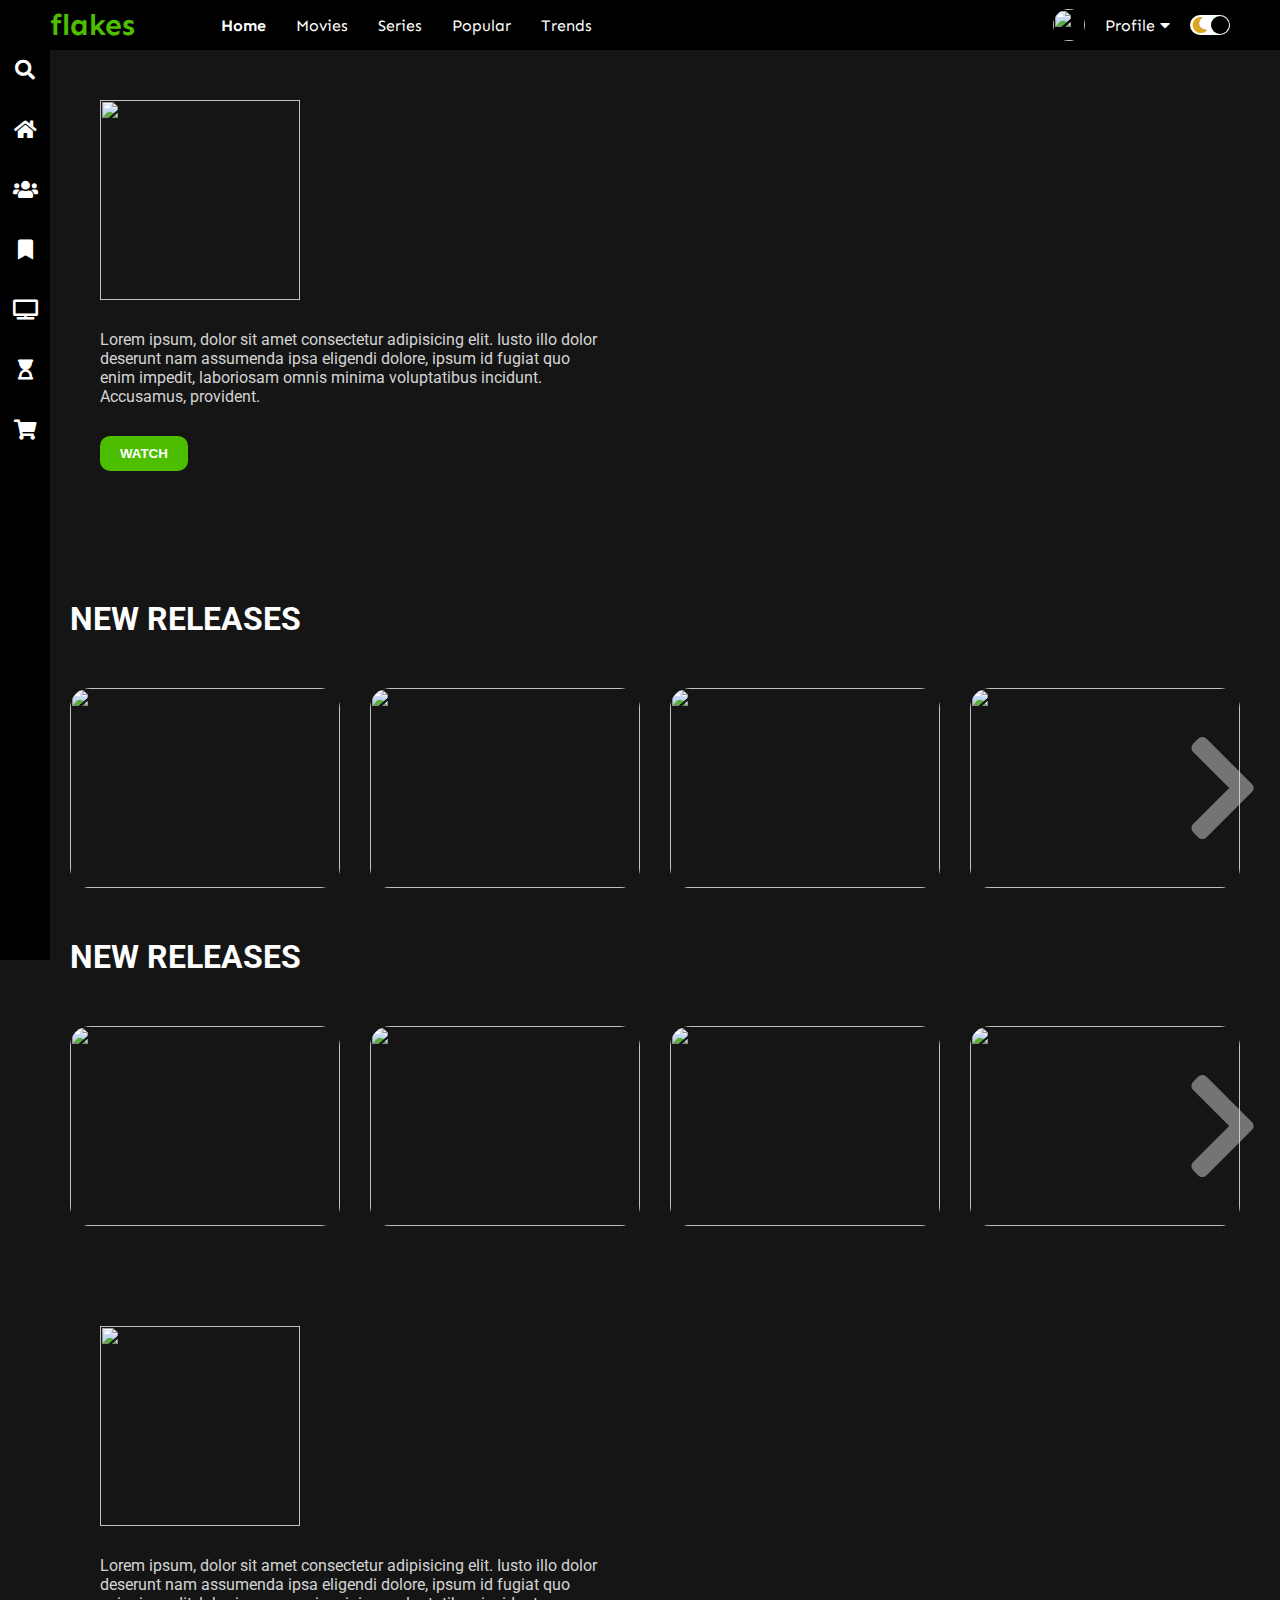
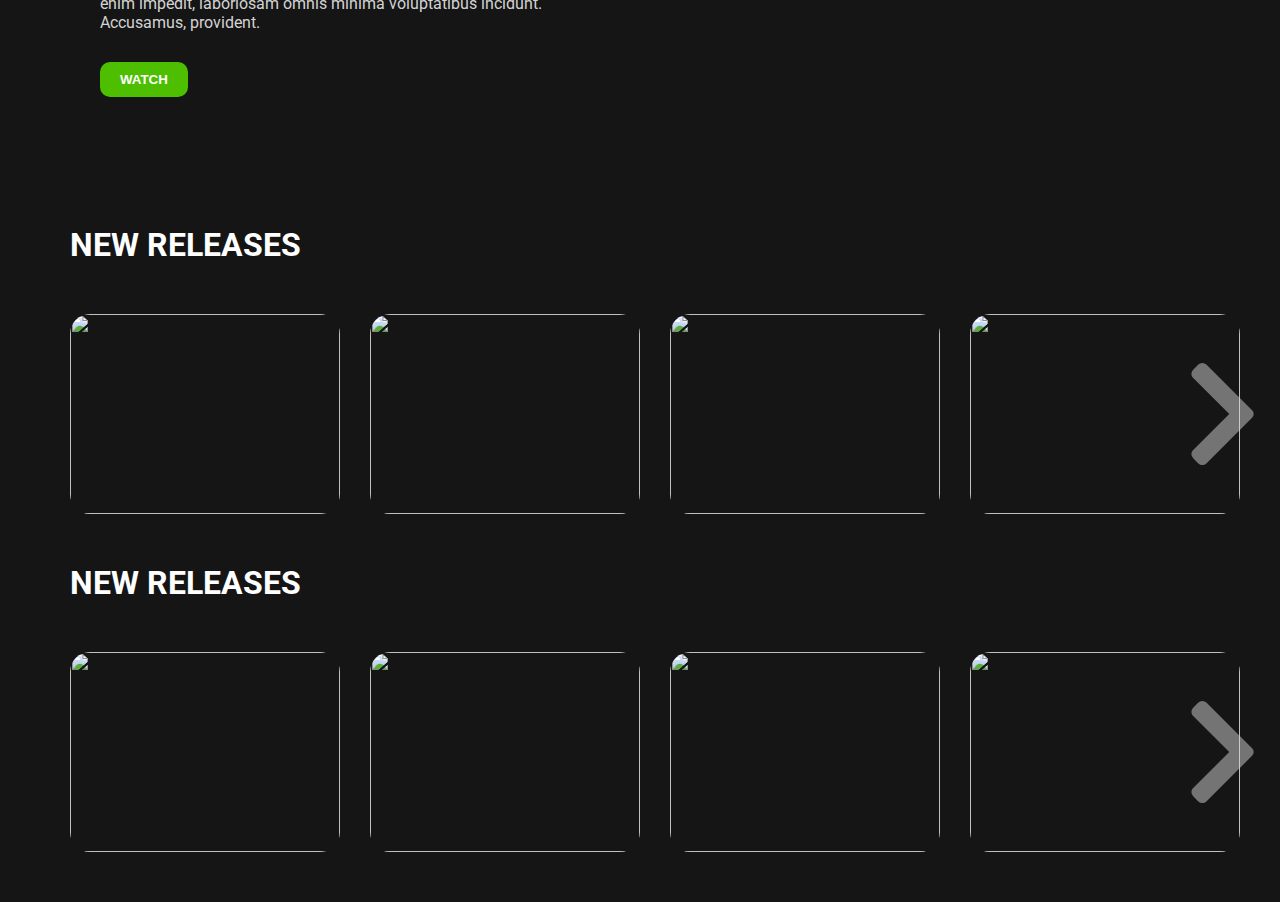
==== HTML/main.html @ f4f17d6c "added main and movie details" ====
<html lang="en">
  <head>
    <meta charset="UTF-8" />
    <meta http-equiv="X-UA-Compatible" content="IE=edge" />
    <meta name="viewport" content="width=device-width, initial-scale=1.0" />
    <link rel="stylesheet" href="/CSS/style.css" />
    <link
      href="https://fonts.googleapis.com/css2?family=Roboto:wght@100;300;400;500;700;900&family=Sen:wght@400;700;800&display=swap"
      rel="stylesheet"
    />
    <link
      rel="stylesheet"
      href="https://cdnjs.cloudflare.com/ajax/libs/font-awesome/5.15.2/css/all.min.css"
    />
    <title>Movie Design</title>
  </head>

  <body>
    <div class="navbar">
      <div class="navbar-container">
        <div class="logo-container">
          <h1 class="logo">flakes</h1>
        </div>
        <div class="menu-container">
          <ul class="menu-list">
            <li class="menu-list-item active">Home</li>
            <li class="menu-list-item">Movies</li>
            <li class="menu-list-item">Series</li>
            <li class="menu-list-item">Popular</li>
            <li class="menu-list-item">Trends</li>
          </ul>
        </div>
        <div class="profile-container">
          <img class="profile-picture" src="/img/profile.jpg" alt="" />
          <div class="profile-text-container">
            <span class="profile-text">Profile</span>
            <i class="fas fa-caret-down"></i>
          </div>
          <div class="toggle">
            <i class="fas fa-moon toggle-icon"></i>
            <i class="fas fa-sun toggle-icon"></i>
            <div class="toggle-ball"></div>
          </div>
        </div>
      </div>
    </div>
    <div class="sidebar">
      <i class="left-menu-icon fas fa-search"></i>
      <i class="left-menu-icon fas fa-home"></i>
      <i class="left-menu-icon fas fa-users"></i>
      <i class="left-menu-icon fas fa-bookmark"></i>
      <i class="left-menu-icon fas fa-tv"></i>
      <i class="left-menu-icon fas fa-hourglass-start"></i>
      <i class="left-menu-icon fas fa-shopping-cart"></i>
    </div>
    <div class="container">
      <div class="content-container">
        <div
          class="featured-content"
          style="
            background: linear-gradient(to bottom, rgba(0, 0, 0, 0), #151515),
              url('/img/f-1.jpg');
          "
        >
          <img class="featured-title" src="/img/f-t-1.png" alt="" />
          <p class="featured-desc">
            Lorem ipsum, dolor sit amet consectetur adipisicing elit. Iusto illo
            dolor deserunt nam assumenda ipsa eligendi dolore, ipsum id fugiat
            quo enim impedit, laboriosam omnis minima voluptatibus incidunt.
            Accusamus, provident.
          </p>
          <button class="featured-button">WATCH</button>
        </div>
        <div class="movie-list-container">
          <h1 class="movie-list-title">NEW RELEASES</h1>
          <div class="movie-list-wrapper">
            <div class="movie-list">
              <div class="movie-list-item">
                <img class="movie-list-item-img" src="/img/1.jpeg" alt="" />
                <span class="movie-list-item-title">Her</span>
                <p class="movie-list-item-desc">
                  Lorem ipsum dolor sit amet consectetur adipisicing elit. At
                  hic fugit similique accusantium.
                </p>
                <button class="movie-list-item-button">Watch</button>
              </div>
              <div class="movie-list-item">
                <img class="movie-list-item-img" src="/img/2.jpeg" alt="" />
                <span class="movie-list-item-title">Star Wars</span>
                <p class="movie-list-item-desc">
                  Lorem ipsum dolor sit amet consectetur adipisicing elit. At
                  hic fugit similique accusantium.
                </p>
                <button class="movie-list-item-button">Watch</button>
              </div>
              <div class="movie-list-item">
                <img class="movie-list-item-img" src="/img/3.jpg" alt="" />
                <span class="movie-list-item-title">Storm</span>
                <p class="movie-list-item-desc">
                  Lorem ipsum dolor sit amet consectetur adipisicing elit. At
                  hic fugit similique accusantium.
                </p>
                <button class="movie-list-item-button">Watch</button>
              </div>
              <div class="movie-list-item">
                <img class="movie-list-item-img" src="/img/4.jpg" alt="" />
                <span class="movie-list-item-title">1917</span>
                <p class="movie-list-item-desc">
                  Lorem ipsum dolor sit amet consectetur adipisicing elit. At
                  hic fugit similique accusantium.
                </p>
                <button class="movie-list-item-button">Watch</button>
              </div>
              <div class="movie-list-item">
                <img class="movie-list-item-img" src="/img/5.jpg" alt="" />
                <span class="movie-list-item-title">Avengers</span>
                <p class="movie-list-item-desc">
                  Lorem ipsum dolor sit amet consectetur adipisicing elit. At
                  hic fugit similique accusantium.
                </p>
                <button class="movie-list-item-button">Watch</button>
              </div>
              <div class="movie-list-item">
                <img class="movie-list-item-img" src="/img/6.jpg" alt="" />
                <span class="movie-list-item-title">Her</span>
                <p class="movie-list-item-desc">
                  Lorem ipsum dolor sit amet consectetur adipisicing elit. At
                  hic fugit similique accusantium.
                </p>
                <button class="movie-list-item-button">Watch</button>
              </div>
              <div class="movie-list-item">
                <img class="movie-list-item-img" src="/img/7.jpg" alt="" />
                <span class="movie-list-item-title">Her</span>
                <p class="movie-list-item-desc">
                  Lorem ipsum dolor sit amet consectetur adipisicing elit. At
                  hic fugit similique accusantium.
                </p>
                <button class="movie-list-item-button">Watch</button>
              </div>
            </div>
            <i class="fas fa-chevron-right arrow"></i>
          </div>
        </div>
        <div class="movie-list-container">
          <h1 class="movie-list-title">NEW RELEASES</h1>
          <div class="movie-list-wrapper">
            <div class="movie-list">
              <div class="movie-list-item">
                <img class="movie-list-item-img" src="/img/8.jpg" alt="" />
                <span class="movie-list-item-title">Her</span>
                <p class="movie-list-item-desc">
                  Lorem ipsum dolor sit amet consectetur adipisicing elit. At
                  hic fugit similique accusantium.
                </p>
                <button class="movie-list-item-button">Watch</button>
              </div>
              <div class="movie-list-item">
                <img class="movie-list-item-img" src="/img/9.jpg" alt="" />
                <span class="movie-list-item-title">Her</span>
                <p class="movie-list-item-desc">
                  Lorem ipsum dolor sit amet consectetur adipisicing elit. At
                  hic fugit similique accusantium.
                </p>
                <button class="movie-list-item-button">Watch</button>
              </div>
              <div class="movie-list-item">
                <img class="movie-list-item-img" src="/img/10.jpg" alt="" />
                <span class="movie-list-item-title">Her</span>
                <p class="movie-list-item-desc">
                  Lorem ipsum dolor sit amet consectetur adipisicing elit. At
                  hic fugit similique accusantium.
                </p>
                <button class="movie-list-item-button">Watch</button>
              </div>
              <div class="movie-list-item">
                <img class="movie-list-item-img" src="/img/11.jpg" alt="" />
                <span class="movie-list-item-title">Her</span>
                <p class="movie-list-item-desc">
                  Lorem ipsum dolor sit amet consectetur adipisicing elit. At
                  hic fugit similique accusantium.
                </p>
                <button class="movie-list-item-button">Watch</button>
              </div>
              <div class="movie-list-item">
                <img class="movie-list-item-img" src="/img/12.jpg" alt="" />
                <span class="movie-list-item-title">Her</span>
                <p class="movie-list-item-desc">
                  Lorem ipsum dolor sit amet consectetur adipisicing elit. At
                  hic fugit similique accusantium.
                </p>
                <button class="movie-list-item-button">Watch</button>
              </div>
              <div class="movie-list-item">
                <img class="movie-list-item-img" src="/img/1.jpg" alt="" />
                <span class="movie-list-item-title">Her</span>
                <p class="movie-list-item-desc">
                  Lorem ipsum dolor sit amet consectetur adipisicing elit. At
                  hic fugit similique accusantium.
                </p>
                <button class="movie-list-item-button">Watch</button>
              </div>
              <div class="movie-list-item">
                <img class="movie-list-item-img" src="/img/1.jpg" alt="" />
                <span class="movie-list-item-title">Her</span>
                <p class="movie-list-item-desc">
                  Lorem ipsum dolor sit amet consectetur adipisicing elit. At
                  hic fugit similique accusantium.
                </p>
                <button class="movie-list-item-button">Watch</button>
              </div>
            </div>
            <i class="fas fa-chevron-right arrow"></i>
          </div>
        </div>
        <div
          class="featured-content"
          style="
            background: linear-gradient(to bottom, rgba(0, 0, 0, 0), #151515),
              url('/img/f-2.jpg');
          "
        >
          <img class="featured-title" src="/img/f-t-2.png" alt="" />
          <p class="featured-desc">
            Lorem ipsum, dolor sit amet consectetur adipisicing elit. Iusto illo
            dolor deserunt nam assumenda ipsa eligendi dolore, ipsum id fugiat
            quo enim impedit, laboriosam omnis minima voluptatibus incidunt.
            Accusamus, provident.
          </p>
          <button class="featured-button">WATCH</button>
        </div>
        <div class="movie-list-container">
          <h1 class="movie-list-title">NEW RELEASES</h1>
          <div class="movie-list-wrapper">
            <div class="movie-list">
              <div class="movie-list-item">
                <img class="movie-list-item-img" src="/img/1.jpeg" alt="" />
                <span class="movie-list-item-title">Her</span>
                <p class="movie-list-item-desc">
                  Lorem ipsum dolor sit amet consectetur adipisicing elit. At
                  hic fugit similique accusantium.
                </p>
                <button class="movie-list-item-button">Watch</button>
              </div>
              <div class="movie-list-item">
                <img class="movie-list-item-img" src="/img/2.jpeg" alt="" />
                <span class="movie-list-item-title">Her</span>
                <p class="movie-list-item-desc">
                  Lorem ipsum dolor sit amet consectetur adipisicing elit. At
                  hic fugit similique accusantium.
                </p>
                <button class="movie-list-item-button">Watch</button>
              </div>
              <div class="movie-list-item">
                <img class="movie-list-item-img" src="/img/15.jpg" alt="" />
                <span class="movie-list-item-title">Her</span>
                <p class="movie-list-item-desc">
                  Lorem ipsum dolor sit amet consectetur adipisicing elit. At
                  hic fugit similique accusantium.
                </p>
                <button class="movie-list-item-button">Watch</button>
              </div>
              <div class="movie-list-item">
                <img class="movie-list-item-img" src="/img/3.jpg" alt="" />
                <span class="movie-list-item-title">Her</span>
                <p class="movie-list-item-desc">
                  Lorem ipsum dolor sit amet consectetur adipisicing elit. At
                  hic fugit similique accusantium.
                </p>
                <button class="movie-list-item-button">Watch</button>
              </div>
              <div class="movie-list-item">
                <img class="movie-list-item-img" src="/img/4.jpg" alt="" />
                <span class="movie-list-item-title">Her</span>
                <p class="movie-list-item-desc">
                  Lorem ipsum dolor sit amet consectetur adipisicing elit. At
                  hic fugit similique accusantium.
                </p>
                <button class="movie-list-item-button">Watch</button>
              </div>
              <div class="movie-list-item">
                <img class="movie-list-item-img" src="/img/5.jpg" alt="" />
                <span class="movie-list-item-title">Her</span>
                <p class="movie-list-item-desc">
                  Lorem ipsum dolor sit amet consectetur adipisicing elit. At
                  hic fugit similique accusantium.
                </p>
                <button class="movie-list-item-button">Watch</button>
              </div>
              <div class="movie-list-item">
                <img class="movie-list-item-img" src="/img/1.jpg" alt="" />
                <span class="movie-list-item-title">Her</span>
                <p class="movie-list-item-desc">
                  Lorem ipsum dolor sit amet consectetur adipisicing elit. At
                  hic fugit similique accusantium.
                </p>
                <button class="movie-list-item-button">Watch</button>
              </div>
            </div>
            <i class="fas fa-chevron-right arrow"></i>
          </div>
        </div>
        <div class="movie-list-container">
          <h1 class="movie-list-title">NEW RELEASES</h1>
          <div class="movie-list-wrapper">
            <div class="movie-list">
              <div class="movie-list-item">
                <img class="movie-list-item-img" src="/img/17.jpg" alt="" />
                <span class="movie-list-item-title">Her</span>
                <p class="movie-list-item-desc">
                  Lorem ipsum dolor sit amet consectetur adipisicing elit. At
                  hic fugit similique accusantium.
                </p>
                <button class="movie-list-item-button">Watch</button>
              </div>
              <div class="movie-list-item">
                <img class="movie-list-item-img" src="/img/18.jpg" alt="" />
                <span class="movie-list-item-title">Her</span>
                <p class="movie-list-item-desc">
                  Lorem ipsum dolor sit amet consectetur adipisicing elit. At
                  hic fugit similique accusantium.
                </p>
                <button class="movie-list-item-button">Watch</button>
              </div>
              <div class="movie-list-item">
                <img class="movie-list-item-img" src="/img/19.jpg" alt="" />
                <span class="movie-list-item-title">Her</span>
                <p class="movie-list-item-desc">
                  Lorem ipsum dolor sit amet consectetur adipisicing elit. At
                  hic fugit similique accusantium.
                </p>
                <button class="movie-list-item-button">Watch</button>
              </div>
              <div class="movie-list-item">
                <img class="movie-list-item-img" src="/img/7.jpg" alt="" />
                <span class="movie-list-item-title">Her</span>
                <p class="movie-list-item-desc">
                  Lorem ipsum dolor sit amet consectetur adipisicing elit. At
                  hic fugit similique accusantium.
                </p>
                <button class="movie-list-item-button">Watch</button>
              </div>
              <div class="movie-list-item">
                <img class="movie-list-item-img" src="/img/1.jpg" alt="" />
                <span class="movie-list-item-title">Her</span>
                <p class="movie-list-item-desc">
                  Lorem ipsum dolor sit amet consectetur adipisicing elit. At
                  hic fugit similique accusantium.
                </p>
                <button class="movie-list-item-button">Watch</button>
              </div>
              <div class="movie-list-item">
                <img class="movie-list-item-img" src="/img/1.jpg" alt="" />
                <span class="movie-list-item-title">Her</span>
                <p class="movie-list-item-desc">
                  Lorem ipsum dolor sit amet consectetur adipisicing elit. At
                  hic fugit similique accusantium.
                </p>
                <button class="movie-list-item-button">Watch</button>
              </div>
              <div class="movie-list-item">
                <img class="movie-list-item-img" src="/img/1.jpg" alt="" />
                <span class="movie-list-item-title">Her</span>
                <p class="movie-list-item-desc">
                  Lorem ipsum dolor sit amet consectetur adipisicing elit. At
                  hic fugit similique accusantium.
                </p>
                <button class="movie-list-item-button">Watch</button>
              </div>
            </div>
            <i class="fas fa-chevron-right arrow"></i>
          </div>
        </div>
      </div>
    </div>
    <script src="/JS/app.js"></script>
  </body>
</html>
---- CSS/style.css ----
* {
  margin: 0;
}

body {
  font-family: "Roboto", sans-serif;
}

.navbar {
  width: 100%;
  height: 50px;
  background-color: black;
  position: sticky;
  top: 0;
}

.navbar-container {
  display: flex;
  align-items: center;
  padding: 0 50px;
  height: 100%;
  color: white;
  font-family: "Sen", sans-serif;
}

.logo-container {
  flex: 1;
}

.logo {
  font-size: 30px;
  color: #4dbf00;
}

.menu-container {
  flex: 6;
}

.menu-list {
  display: flex;
  list-style: none;
}

.menu-list-item {
  margin-right: 30px;
}

.menu-list-item.active {
  font-weight: bold;
}
.profile-container {
  flex: 2;
  display: flex;
  align-items: center;
  justify-content: flex-end;
}

.profile-text-container {
  margin: 0 20px;
}

.profile-picture {
  width: 32px;
  height: 32px;
  border-radius: 50%;
  object-fit: cover;
}

.toggle {
  width: 40px;
  height: 20px;
  background-color: white;
  border-radius: 30px;
  display: flex;
  align-items: center;
  justify-content: space-around;
  position: relative;
}

.toggle-icon {
  color: goldenrod;
}

.toggle-ball {
  width: 18px;
  height: 18px;
  background-color: black;
  position: absolute;
  right: 1px;
  border-radius: 50%;
  cursor: pointer;
  transition: 1s ease all;
}

.sidebar {
  width: 50px;
  height: 100%;
  background-color: black;
  position: fixed;
  top: 0;
  display: flex;
  flex-direction: column;
  align-items: center;
  padding-top: 60px;
}

.left-menu-icon {
  color: white;
  font-size: 20px;
  margin-bottom: 40px;
}

.container {
  background-color: #151515;
  min-height: calc(100vh - 50px);
  color: white;
}

.content-container {
  margin-left: 50px;
}

.featured-content {
  height: 50vh;
  padding: 50px;
}

.featured-title {
  width: 200px;
}

.featured-desc {
  width: 500px;
  color: lightgray;
  margin: 30px 0;
}

.featured-button {
  background-color: #4dbf00;
  color: white;
  padding: 10px 20px;
  border-radius: 10px;
  border: none;
  outline: none;
  font-weight: bold;
}

.movie-list-container {
  padding: 0 20px;
}

.movie-list-wrapper {
  position: relative;
  overflow: hidden;
}

.movie-list {
  display: flex;
  align-items: center;
  height: 300px;
  transform: translateX(0);
  transition: all 1s ease-in-out;
}

.movie-list-item {
  margin-right: 30px;
  position: relative;
}

.movie-list-item:hover .movie-list-item-img {
  transform: scale(1.2);
  margin: 0 30px;
  opacity: 0.5;
}

.movie-list-item:hover .movie-list-item-title,
.movie-list-item:hover .movie-list-item-desc,
.movie-list-item:hover .movie-list-item-button {
  opacity: 1;
}

.movie-list-item-img {
  transition: all 1s ease-in-out;
  width: 270px;
  height: 200px;
  object-fit: cover;
  border-radius: 20px;
}

.movie-list-item-title {
  background-color: #333;
  padding: 0 10px;
  font-size: 32px;
  font-weight: bold;
  position: absolute;
  top: 10%;
  left: 50px;
  opacity: 0;
  transition: 1s all ease-in-out;
}

.movie-list-item-desc {
  background-color: #333;
  padding: 10px;
  font-size: 14px;
  position: absolute;
  top: 30%;
  left: 50px;
  width: 230px;
  opacity: 0;
  transition: 1s all ease-in-out;
}

.movie-list-item-button {
  padding: 10px;
  background-color: #4dbf00;
  color: white;
  border-radius: 10px;
  outline: none;
  border: none;
  cursor: pointer;
  position: absolute;
  bottom: 20px;
  left: 50px;
  opacity: 0;
  transition: 1s all ease-in-out;
}

.arrow {
  font-size: 120px;
  position: absolute;
  top: 90px;
  right: 0;
  color: lightgray;
  opacity: 0.5;
  cursor: pointer;
}

.container.active {
  background-color: white;
}

.movie-list-title.active {
  color: black;
}

.navbar-container.active {
  background-color: white;

  color: black;
}

.sidebar.active{
    background-color: white;
}

.left-menu-icon.active{
    color: black;
}

.toggle.active{
    background-color: black;
}

.toggle-ball.active{
    background-color: white;
    transform: translateX(-20px);
}

@media only screen and (max-width: 940px){
    .menu-container{
        display: none;
    }
}
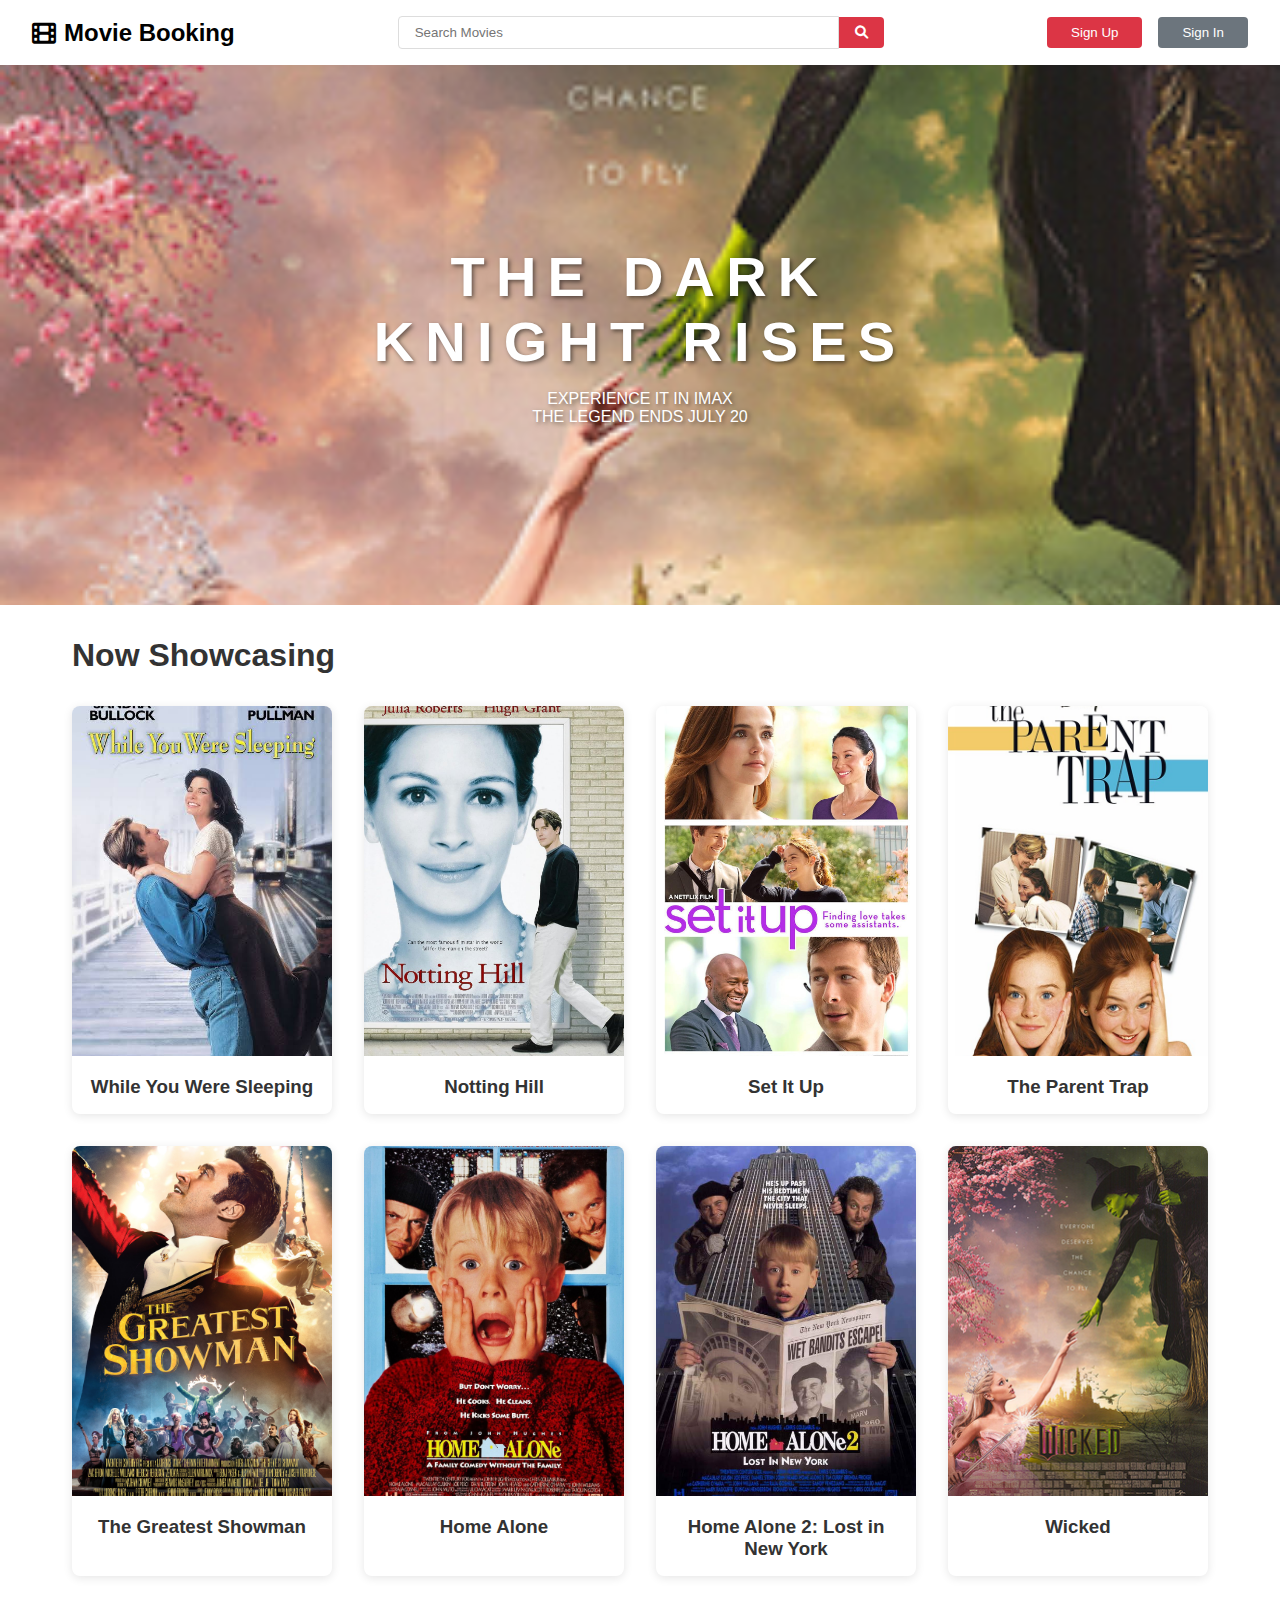
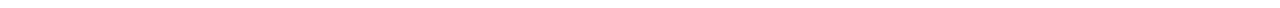
==== commit 35af04e7: "added all the movie descriptions" ====
--- a/HTML/main.html
+++ b/HTML/main.html
@@ -1,378 +1,100 @@
+<!DOCTYPE html>
 <html lang="en">
   <head>
     <meta charset="UTF-8" />
-    <meta http-equiv="X-UA-Compatible" content="IE=edge" />
     <meta name="viewport" content="width=device-width, initial-scale=1.0" />
-    <link rel="stylesheet" href="/CSS/style.css" />
-    <link
-      href="https://fonts.googleapis.com/css2?family=Roboto:wght@100;300;400;500;700;900&family=Sen:wght@400;700;800&display=swap"
-      rel="stylesheet"
-    />
+    <title>BoxOffice - Movie Tickets</title>
+    <link rel="stylesheet" href="/CSS/main.css" />
     <link
       rel="stylesheet"
-      href="https://cdnjs.cloudflare.com/ajax/libs/font-awesome/5.15.2/css/all.min.css"
+      href="https://cdnjs.cloudflare.com/ajax/libs/font-awesome/6.0.0/css/all.min.css"
     />
-    <title>Movie Design</title>
   </head>
+  <body>
+    <!-- Navigation Bar -->
+    <nav class="navbar">
+      <div class="logo">
+        <i class="fas fa-film"></i>
+        <span>Movie Booking</span>
+      </div>
+      <div class="search-bar">
+        <input type="text" placeholder="Search Movies" />
+        <button type="submit"><i class="fas fa-search"></i></button>
+      </div>
+      <div class="nav-buttons">
+        <button class="sign-up">Sign Up</button>
+        <button class="sign-in">Sign In</button>
+      </div>
+    </nav>
 
-  <body>
-    <div class="navbar">
-      <div class="navbar-container">
-        <div class="logo-container">
-          <h1 class="logo">flakes</h1>
+    <!-- Hero Section -->
+    <div class="hero-section">
+      <img src="/img/8.jpg" alt="Featured Movie" />
+      <div class="hero-title">
+        <h1>THE DARK KNIGHT RISES</h1>
+        <p>EXPERIENCE IT IN IMAX</p>
+        <p class="release-date">THE LEGEND ENDS JULY 20</p>
+      </div>
+    </div>
+
+    <!-- Now Showcasing Section -->
+    <div class="container">
+      <h2 class="section-title">Now Showcasing</h2>
+      <div class="movies-grid">
+        <div class="movie-card">
+          <img src="/img/1.jpeg" alt="While You Were Sleeping" />
+          <a
+            href="moviedetails.html?id=while-you-were-sleeping"
+            class="movie-title"
+            ><h3>While You Were Sleeping</h3></a
+          >
         </div>
-        <div class="menu-container">
-          <ul class="menu-list">
-            <li class="menu-list-item active">Home</li>
-            <li class="menu-list-item">Movies</li>
-            <li class="menu-list-item">Series</li>
-            <li class="menu-list-item">Popular</li>
-            <li class="menu-list-item">Trends</li>
-          </ul>
+        <div class="movie-card">
+          <img src="/img/2.jpg" alt="Notting Hill" />
+          <a href="moviedetails.html?id=notting-hill" class="movie-title"
+            ><h3>Notting Hill</h3></a
+          >
         </div>
-        <div class="profile-container">
-          <img class="profile-picture" src="/img/profile.jpg" alt="" />
-          <div class="profile-text-container">
-            <span class="profile-text">Profile</span>
-            <i class="fas fa-caret-down"></i>
-          </div>
-          <div class="toggle">
-            <i class="fas fa-moon toggle-icon"></i>
-            <i class="fas fa-sun toggle-icon"></i>
-            <div class="toggle-ball"></div>
-          </div>
+        <div class="movie-card">
+          <img src="/img/3.jpg" alt="Set It Up" />
+          <a href="moviedetails.html?id=set-it-up" class="movie-title"
+            ><h3>Set It Up</h3></a
+          >
+        </div>
+        <div class="movie-card">
+          <img src="/img/4.jpg" alt="The Parent Trap" />
+          <a href="moviedetails.html?id=the-parent-trap" class="movie-title"
+            ><h3>The Parent Trap</h3></a
+          >
+        </div>
+        <div class="movie-card">
+          <img src="/img/5.jpg" alt="The Greatest Showman" />
+          <a
+            href="moviedetails.html?id=the-greatest-showman"
+            class="movie-title"
+            ><h3>The Greatest Showman</h3></a
+          >
+        </div>
+        <div class="movie-card">
+          <img src="/img/6.jpg" alt="Home Alone" />
+          <a href="moviedetails.html?id=home-alone" class="movie-title"
+            ><h3>Home Alone</h3></a
+          >
+        </div>
+        <div class="movie-card">
+          <img src="/img/7.jpg" alt="Home Alone 2: Lost in New York" />
+          <a href="moviedetails.html?id=home-alone-2" class="movie-title"
+            ><h3>Home Alone 2: Lost in New York</h3></a
+          >
+        </div>
+        <div class="movie-card">
+          <img src="/img/8.jpg" alt="Wicked" />
+          <a href="moviedetails.html?id=wicked" class="movie-title"
+            ><h3>Wicked</h3></a
+          >
         </div>
       </div>
     </div>
-    <div class="sidebar">
-      <i class="left-menu-icon fas fa-search"></i>
-      <i class="left-menu-icon fas fa-home"></i>
-      <i class="left-menu-icon fas fa-users"></i>
-      <i class="left-menu-icon fas fa-bookmark"></i>
-      <i class="left-menu-icon fas fa-tv"></i>
-      <i class="left-menu-icon fas fa-hourglass-start"></i>
-      <i class="left-menu-icon fas fa-shopping-cart"></i>
-    </div>
-    <div class="container">
-      <div class="content-container">
-        <div
-          class="featured-content"
-          style="
-            background: linear-gradient(to bottom, rgba(0, 0, 0, 0), #151515),
-              url('/img/f-1.jpg');
-          "
-        >
-          <img class="featured-title" src="/img/f-t-1.png" alt="" />
-          <p class="featured-desc">
-            Lorem ipsum, dolor sit amet consectetur adipisicing elit. Iusto illo
-            dolor deserunt nam assumenda ipsa eligendi dolore, ipsum id fugiat
-            quo enim impedit, laboriosam omnis minima voluptatibus incidunt.
-            Accusamus, provident.
-          </p>
-          <button class="featured-button">WATCH</button>
-        </div>
-        <div class="movie-list-container">
-          <h1 class="movie-list-title">NEW RELEASES</h1>
-          <div class="movie-list-wrapper">
-            <div class="movie-list">
-              <div class="movie-list-item">
-                <img class="movie-list-item-img" src="/img/1.jpeg" alt="" />
-                <span class="movie-list-item-title">Her</span>
-                <p class="movie-list-item-desc">
-                  Lorem ipsum dolor sit amet consectetur adipisicing elit. At
-                  hic fugit similique accusantium.
-                </p>
-                <button class="movie-list-item-button">Watch</button>
-              </div>
-              <div class="movie-list-item">
-                <img class="movie-list-item-img" src="/img/2.jpeg" alt="" />
-                <span class="movie-list-item-title">Star Wars</span>
-                <p class="movie-list-item-desc">
-                  Lorem ipsum dolor sit amet consectetur adipisicing elit. At
-                  hic fugit similique accusantium.
-                </p>
-                <button class="movie-list-item-button">Watch</button>
-              </div>
-              <div class="movie-list-item">
-                <img class="movie-list-item-img" src="/img/3.jpg" alt="" />
-                <span class="movie-list-item-title">Storm</span>
-                <p class="movie-list-item-desc">
-                  Lorem ipsum dolor sit amet consectetur adipisicing elit. At
-                  hic fugit similique accusantium.
-                </p>
-                <button class="movie-list-item-button">Watch</button>
-              </div>
-              <div class="movie-list-item">
-                <img class="movie-list-item-img" src="/img/4.jpg" alt="" />
-                <span class="movie-list-item-title">1917</span>
-                <p class="movie-list-item-desc">
-                  Lorem ipsum dolor sit amet consectetur adipisicing elit. At
-                  hic fugit similique accusantium.
-                </p>
-                <button class="movie-list-item-button">Watch</button>
-              </div>
-              <div class="movie-list-item">
-                <img class="movie-list-item-img" src="/img/5.jpg" alt="" />
-                <span class="movie-list-item-title">Avengers</span>
-                <p class="movie-list-item-desc">
-                  Lorem ipsum dolor sit amet consectetur adipisicing elit. At
-                  hic fugit similique accusantium.
-                </p>
-                <button class="movie-list-item-button">Watch</button>
-              </div>
-              <div class="movie-list-item">
-                <img class="movie-list-item-img" src="/img/6.jpg" alt="" />
-                <span class="movie-list-item-title">Her</span>
-                <p class="movie-list-item-desc">
-                  Lorem ipsum dolor sit amet consectetur adipisicing elit. At
-                  hic fugit similique accusantium.
-                </p>
-                <button class="movie-list-item-button">Watch</button>
-              </div>
-              <div class="movie-list-item">
-                <img class="movie-list-item-img" src="/img/7.jpg" alt="" />
-                <span class="movie-list-item-title">Her</span>
-                <p class="movie-list-item-desc">
-                  Lorem ipsum dolor sit amet consectetur adipisicing elit. At
-                  hic fugit similique accusantium.
-                </p>
-                <button class="movie-list-item-button">Watch</button>
-              </div>
-            </div>
-            <i class="fas fa-chevron-right arrow"></i>
-          </div>
-        </div>
-        <div class="movie-list-container">
-          <h1 class="movie-list-title">NEW RELEASES</h1>
-          <div class="movie-list-wrapper">
-            <div class="movie-list">
-              <div class="movie-list-item">
-                <img class="movie-list-item-img" src="/img/8.jpg" alt="" />
-                <span class="movie-list-item-title">Her</span>
-                <p class="movie-list-item-desc">
-                  Lorem ipsum dolor sit amet consectetur adipisicing elit. At
-                  hic fugit similique accusantium.
-                </p>
-                <button class="movie-list-item-button">Watch</button>
-              </div>
-              <div class="movie-list-item">
-                <img class="movie-list-item-img" src="/img/9.jpg" alt="" />
-                <span class="movie-list-item-title">Her</span>
-                <p class="movie-list-item-desc">
-                  Lorem ipsum dolor sit amet consectetur adipisicing elit. At
-                  hic fugit similique accusantium.
-                </p>
-                <button class="movie-list-item-button">Watch</button>
-              </div>
-              <div class="movie-list-item">
-                <img class="movie-list-item-img" src="/img/10.jpg" alt="" />
-                <span class="movie-list-item-title">Her</span>
-                <p class="movie-list-item-desc">
-                  Lorem ipsum dolor sit amet consectetur adipisicing elit. At
-                  hic fugit similique accusantium.
-                </p>
-                <button class="movie-list-item-button">Watch</button>
-              </div>
-              <div class="movie-list-item">
-                <img class="movie-list-item-img" src="/img/11.jpg" alt="" />
-                <span class="movie-list-item-title">Her</span>
-                <p class="movie-list-item-desc">
-                  Lorem ipsum dolor sit amet consectetur adipisicing elit. At
-                  hic fugit similique accusantium.
-                </p>
-                <button class="movie-list-item-button">Watch</button>
-              </div>
-              <div class="movie-list-item">
-                <img class="movie-list-item-img" src="/img/12.jpg" alt="" />
-                <span class="movie-list-item-title">Her</span>
-                <p class="movie-list-item-desc">
-                  Lorem ipsum dolor sit amet consectetur adipisicing elit. At
-                  hic fugit similique accusantium.
-                </p>
-                <button class="movie-list-item-button">Watch</button>
-              </div>
-              <div class="movie-list-item">
-                <img class="movie-list-item-img" src="/img/1.jpg" alt="" />
-                <span class="movie-list-item-title">Her</span>
-                <p class="movie-list-item-desc">
-                  Lorem ipsum dolor sit amet consectetur adipisicing elit. At
-                  hic fugit similique accusantium.
-                </p>
-                <button class="movie-list-item-button">Watch</button>
-              </div>
-              <div class="movie-list-item">
-                <img class="movie-list-item-img" src="/img/1.jpg" alt="" />
-                <span class="movie-list-item-title">Her</span>
-                <p class="movie-list-item-desc">
-                  Lorem ipsum dolor sit amet consectetur adipisicing elit. At
-                  hic fugit similique accusantium.
-                </p>
-                <button class="movie-list-item-button">Watch</button>
-              </div>
-            </div>
-            <i class="fas fa-chevron-right arrow"></i>
-          </div>
-        </div>
-        <div
-          class="featured-content"
-          style="
-            background: linear-gradient(to bottom, rgba(0, 0, 0, 0), #151515),
-              url('/img/f-2.jpg');
-          "
-        >
-          <img class="featured-title" src="/img/f-t-2.png" alt="" />
-          <p class="featured-desc">
-            Lorem ipsum, dolor sit amet consectetur adipisicing elit. Iusto illo
-            dolor deserunt nam assumenda ipsa eligendi dolore, ipsum id fugiat
-            quo enim impedit, laboriosam omnis minima voluptatibus incidunt.
-            Accusamus, provident.
-          </p>
-          <button class="featured-button">WATCH</button>
-        </div>
-        <div class="movie-list-container">
-          <h1 class="movie-list-title">NEW RELEASES</h1>
-          <div class="movie-list-wrapper">
-            <div class="movie-list">
-              <div class="movie-list-item">
-                <img class="movie-list-item-img" src="/img/1.jpeg" alt="" />
-                <span class="movie-list-item-title">Her</span>
-                <p class="movie-list-item-desc">
-                  Lorem ipsum dolor sit amet consectetur adipisicing elit. At
-                  hic fugit similique accusantium.
-                </p>
-                <button class="movie-list-item-button">Watch</button>
-              </div>
-              <div class="movie-list-item">
-                <img class="movie-list-item-img" src="/img/2.jpeg" alt="" />
-                <span class="movie-list-item-title">Her</span>
-                <p class="movie-list-item-desc">
-                  Lorem ipsum dolor sit amet consectetur adipisicing elit. At
-                  hic fugit similique accusantium.
-                </p>
-                <button class="movie-list-item-button">Watch</button>
-              </div>
-              <div class="movie-list-item">
-                <img class="movie-list-item-img" src="/img/15.jpg" alt="" />
-                <span class="movie-list-item-title">Her</span>
-                <p class="movie-list-item-desc">
-                  Lorem ipsum dolor sit amet consectetur adipisicing elit. At
-                  hic fugit similique accusantium.
-                </p>
-                <button class="movie-list-item-button">Watch</button>
-              </div>
-              <div class="movie-list-item">
-                <img class="movie-list-item-img" src="/img/3.jpg" alt="" />
-                <span class="movie-list-item-title">Her</span>
-                <p class="movie-list-item-desc">
-                  Lorem ipsum dolor sit amet consectetur adipisicing elit. At
-                  hic fugit similique accusantium.
-                </p>
-                <button class="movie-list-item-button">Watch</button>
-              </div>
-              <div class="movie-list-item">
-                <img class="movie-list-item-img" src="/img/4.jpg" alt="" />
-                <span class="movie-list-item-title">Her</span>
-                <p class="movie-list-item-desc">
-                  Lorem ipsum dolor sit amet consectetur adipisicing elit. At
-                  hic fugit similique accusantium.
-                </p>
-                <button class="movie-list-item-button">Watch</button>
-              </div>
-              <div class="movie-list-item">
-                <img class="movie-list-item-img" src="/img/5.jpg" alt="" />
-                <span class="movie-list-item-title">Her</span>
-                <p class="movie-list-item-desc">
-                  Lorem ipsum dolor sit amet consectetur adipisicing elit. At
-                  hic fugit similique accusantium.
-                </p>
-                <button class="movie-list-item-button">Watch</button>
-              </div>
-              <div class="movie-list-item">
-                <img class="movie-list-item-img" src="/img/1.jpg" alt="" />
-                <span class="movie-list-item-title">Her</span>
-                <p class="movie-list-item-desc">
-                  Lorem ipsum dolor sit amet consectetur adipisicing elit. At
-                  hic fugit similique accusantium.
-                </p>
-                <button class="movie-list-item-button">Watch</button>
-              </div>
-            </div>
-            <i class="fas fa-chevron-right arrow"></i>
-          </div>
-        </div>
-        <div class="movie-list-container">
-          <h1 class="movie-list-title">NEW RELEASES</h1>
-          <div class="movie-list-wrapper">
-            <div class="movie-list">
-              <div class="movie-list-item">
-                <img class="movie-list-item-img" src="/img/17.jpg" alt="" />
-                <span class="movie-list-item-title">Her</span>
-                <p class="movie-list-item-desc">
-                  Lorem ipsum dolor sit amet consectetur adipisicing elit. At
-                  hic fugit similique accusantium.
-                </p>
-                <button class="movie-list-item-button">Watch</button>
-              </div>
-              <div class="movie-list-item">
-                <img class="movie-list-item-img" src="/img/18.jpg" alt="" />
-                <span class="movie-list-item-title">Her</span>
-                <p class="movie-list-item-desc">
-                  Lorem ipsum dolor sit amet consectetur adipisicing elit. At
-                  hic fugit similique accusantium.
-                </p>
-                <button class="movie-list-item-button">Watch</button>
-              </div>
-              <div class="movie-list-item">
-                <img class="movie-list-item-img" src="/img/19.jpg" alt="" />
-                <span class="movie-list-item-title">Her</span>
-                <p class="movie-list-item-desc">
-                  Lorem ipsum dolor sit amet consectetur adipisicing elit. At
-                  hic fugit similique accusantium.
-                </p>
-                <button class="movie-list-item-button">Watch</button>
-              </div>
-              <div class="movie-list-item">
-                <img class="movie-list-item-img" src="/img/7.jpg" alt="" />
-                <span class="movie-list-item-title">Her</span>
-                <p class="movie-list-item-desc">
-                  Lorem ipsum dolor sit amet consectetur adipisicing elit. At
-                  hic fugit similique accusantium.
-                </p>
-                <button class="movie-list-item-button">Watch</button>
-              </div>
-              <div class="movie-list-item">
-                <img class="movie-list-item-img" src="/img/1.jpg" alt="" />
-                <span class="movie-list-item-title">Her</span>
-                <p class="movie-list-item-desc">
-                  Lorem ipsum dolor sit amet consectetur adipisicing elit. At
-                  hic fugit similique accusantium.
-                </p>
-                <button class="movie-list-item-button">Watch</button>
-              </div>
-              <div class="movie-list-item">
-                <img class="movie-list-item-img" src="/img/1.jpg" alt="" />
-                <span class="movie-list-item-title">Her</span>
-                <p class="movie-list-item-desc">
-                  Lorem ipsum dolor sit amet consectetur adipisicing elit. At
-                  hic fugit similique accusantium.
-                </p>
-                <button class="movie-list-item-button">Watch</button>
-              </div>
-              <div class="movie-list-item">
-                <img class="movie-list-item-img" src="/img/1.jpg" alt="" />
-                <span class="movie-list-item-title">Her</span>
-                <p class="movie-list-item-desc">
-                  Lorem ipsum dolor sit amet consectetur adipisicing elit. At
-                  hic fugit similique accusantium.
-                </p>
-                <button class="movie-list-item-button">Watch</button>
-              </div>
-            </div>
-            <i class="fas fa-chevron-right arrow"></i>
-          </div>
-        </div>
-      </div>
-    </div>
-    <script src="/JS/app.js"></script>
+    <script src="/JS/main.js"></script>
   </body>
 </html>
--- a/CSS/main.css
+++ b/CSS/main.css
@@ -0,0 +1,151 @@
+* {
+  margin: 0;
+  padding: 0;
+  box-sizing: border-box;
+  font-family: Arial, sans-serif;
+}
+
+/* Navbar Styles */
+.navbar {
+  display: flex;
+  justify-content: space-between;
+  align-items: center;
+  padding: 1rem 2rem;
+  background-color: #ffffff;
+  box-shadow: 0 2px 5px rgba(0, 0, 0, 0.1);
+}
+
+.logo {
+  display: flex;
+  align-items: center;
+  gap: 0.5rem;
+  font-size: 1.5rem;
+  font-weight: bold;
+}
+
+.search-bar {
+  display: flex;
+  align-items: center;
+  width: 40%;
+}
+
+.search-bar input {
+  width: 100%;
+  padding: 0.5rem 1rem;
+  border: 1px solid #ddd;
+  border-radius: 4px 0 0 4px;
+}
+
+.search-bar button {
+  padding: 0.5rem 1rem;
+  background: #dc3545;
+  border: none;
+  color: white;
+  border-radius: 0 4px 4px 0;
+  cursor: pointer;
+}
+
+.nav-buttons {
+  display: flex;
+  gap: 1rem;
+}
+
+.nav-buttons button {
+  padding: 0.5rem 1.5rem;
+  border: none;
+  border-radius: 4px;
+  cursor: pointer;
+}
+
+.sign-up {
+  background-color: #dc3545;
+  color: white;
+}
+
+.sign-in {
+  background-color: #6c757d;
+  color: white;
+}
+
+/* Hero Section */
+.hero-section {
+  position: relative;
+  height: 60vh;
+  overflow: hidden;
+}
+
+.hero-section img {
+  width: 100%;
+  height: 100%;
+  object-fit: cover;
+}
+
+.hero-title {
+  position: absolute;
+  top: 50%;
+  left: 50%;
+  transform: translate(-50%, -50%);
+  text-align: center;
+  color: white;
+  text-shadow: 2px 2px 4px rgba(0, 0, 0, 0.5);
+}
+
+.hero-title h1 {
+  font-size: 3.5rem;
+  letter-spacing: 0.2em;
+  margin-bottom: 1rem;
+}
+
+/* Movies Grid */
+.container {
+  padding: 2rem;
+  max-width: 1200px;
+  margin: 0 auto;
+}
+
+.section-title {
+  font-size: 2rem;
+  margin-bottom: 2rem;
+  color: #333;
+}
+
+.movies-grid {
+  display: grid;
+  grid-template-columns: repeat(auto-fit, minmax(250px, 1fr));
+  gap: 2rem;
+}
+
+.movie-card {
+  background: white;
+  border-radius: 8px;
+  overflow: hidden;
+  box-shadow: 0 2px 10px rgba(0, 0, 0, 0.1);
+  transition: transform 0.3s ease;
+}
+
+.movie-card:hover {
+  transform: translateY(-5px);
+}
+
+.movie-card img {
+  width: 100%;
+  height: 350px;
+  object-fit: cover;
+}
+
+.movie-card h3 {
+  padding: 1rem;
+  text-align: center;
+  color: #333;
+}
+
+.movie-title {
+  text-decoration: none;
+  color: inherit;
+  cursor: pointer;
+}
+
+.movie-title:hover {
+  color: #007bff;
+  transition: color 0.3s ease;
+}
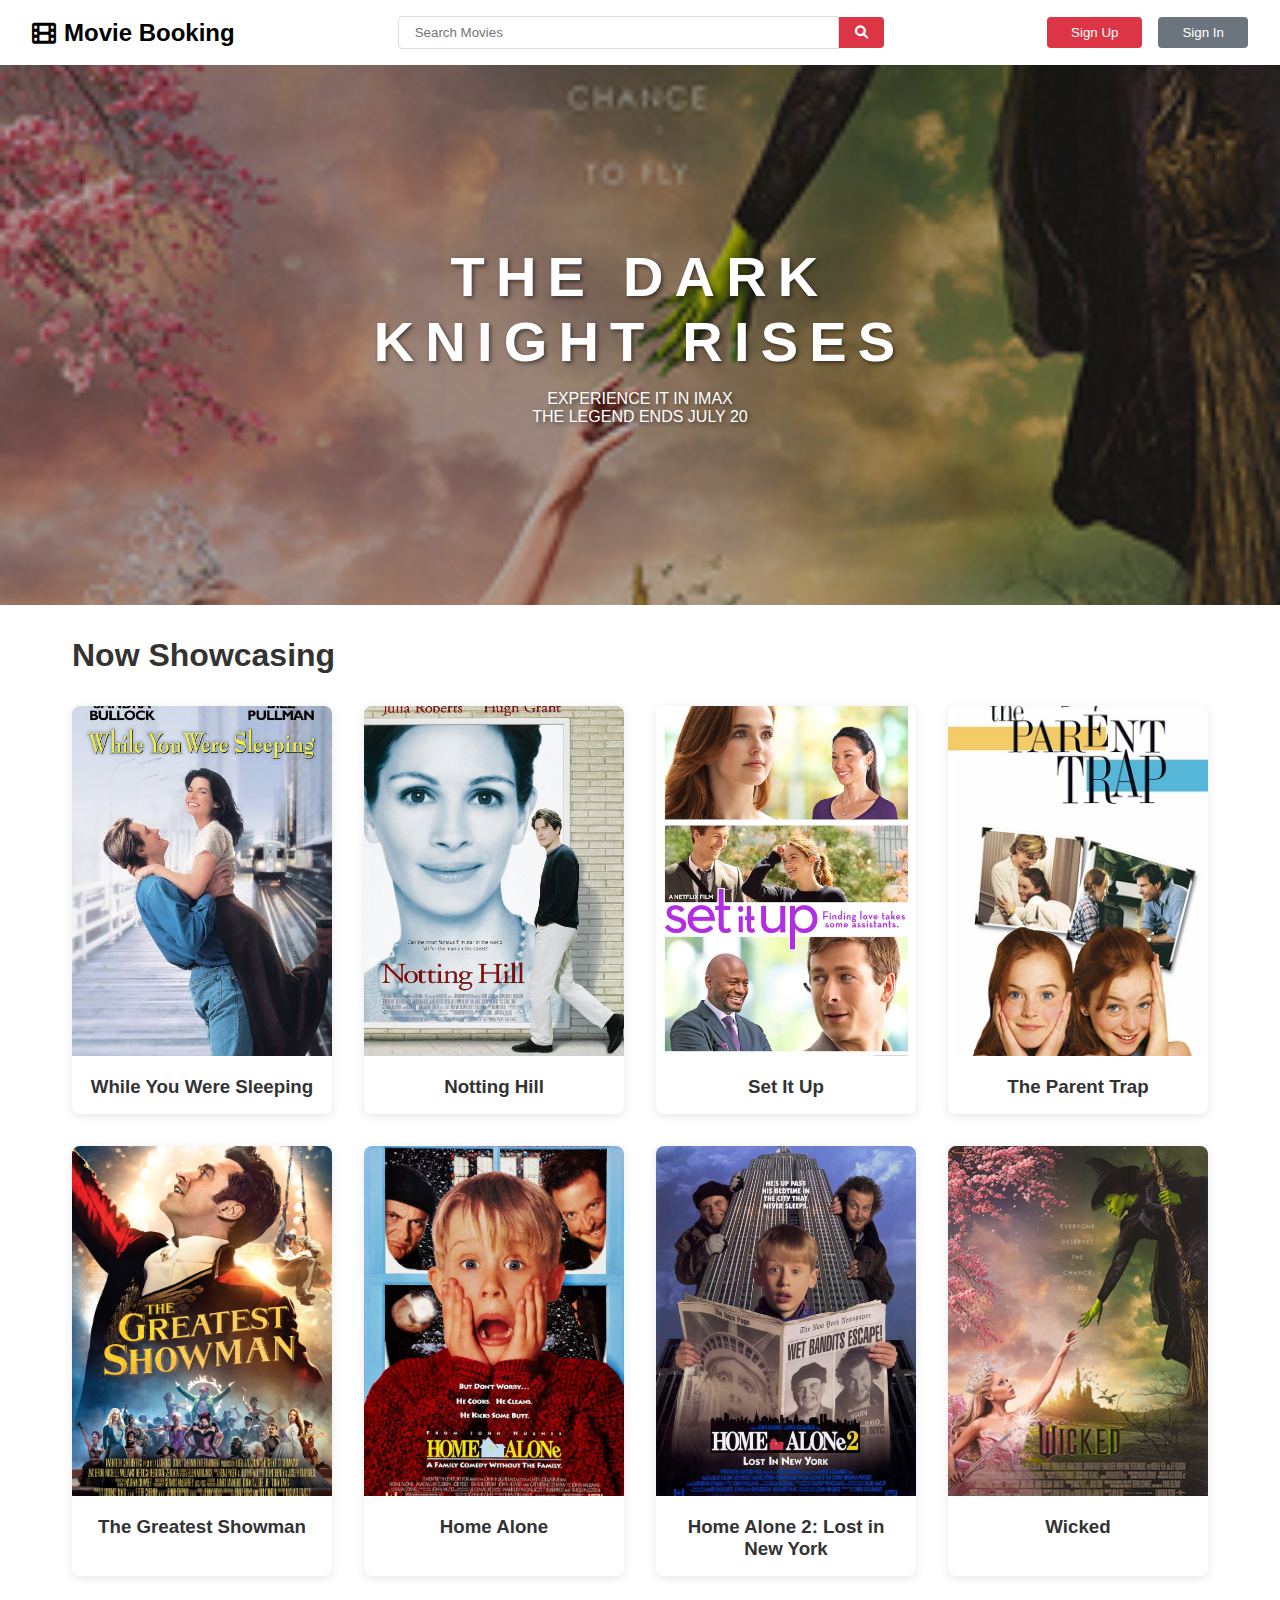
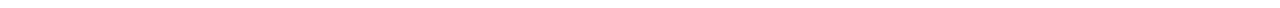
==== commit 9823d088: "added some seats" ====
--- a/HTML/main.html
+++ b/HTML/main.html
@@ -18,9 +18,31 @@
         <span>Movie Booking</span>
       </div>
       <div class="search-bar">
-        <input type="text" placeholder="Search Movies" />
-        <button type="submit"><i class="fas fa-search"></i></button>
+        <input type="text" placeholder="Search Movies" id="searchInput" />
+        <button type="submit" id="searchButton" onclick="searchMovies()"><i class="fas fa-search"></i></button>
       </div>
+      <script>
+        function searchMovies() {
+          const searchInput = document.getElementById('searchInput').value.toLowerCase();
+          const movieCards = document.querySelectorAll('.movie-card');
+          
+          movieCards.forEach(card => {
+            const title = card.querySelector('.movie-title h3').textContent.toLowerCase();
+            if (title.includes(searchInput)) {
+              card.style.display = 'block';
+            } else {
+              card.style.display = 'none';
+            }
+          });
+        }
+
+        // Also search when Enter key is pressed
+        document.getElementById('searchInput').addEventListener('keypress', function(e) {
+          if (e.key === 'Enter') {
+            searchMovies();
+          }
+        });
+      </script>
       <div class="nav-buttons">
         <button class="sign-up">Sign Up</button>
         <button class="sign-in">Sign In</button>
@@ -43,53 +65,49 @@
       <div class="movies-grid">
         <div class="movie-card">
           <img src="/img/1.jpeg" alt="While You Were Sleeping" />
-          <a
-            href="moviedetails.html?id=while-you-were-sleeping"
-            class="movie-title"
-            ><h3>While You Were Sleeping</h3></a
+          <a href="moviedetails.html?movieId=1" class="movie-title">
+            <h3>While You Were Sleeping</h3></a
           >
         </div>
         <div class="movie-card">
           <img src="/img/2.jpg" alt="Notting Hill" />
-          <a href="moviedetails.html?id=notting-hill" class="movie-title"
-            ><h3>Notting Hill</h3></a
+          <a href="moviedetails.html?movieId=2" class="movie-title">
+            <h3>Notting Hill</h3></a
           >
         </div>
         <div class="movie-card">
           <img src="/img/3.jpg" alt="Set It Up" />
-          <a href="moviedetails.html?id=set-it-up" class="movie-title"
-            ><h3>Set It Up</h3></a
+          <a href="moviedetails.html?movieId=3" class="movie-title">
+            <h3>Set It Up</h3></a
           >
         </div>
         <div class="movie-card">
           <img src="/img/4.jpg" alt="The Parent Trap" />
-          <a href="moviedetails.html?id=the-parent-trap" class="movie-title"
-            ><h3>The Parent Trap</h3></a
+          <a href="moviedetails.html?movieId=4" class="movie-title">
+            <h3>The Parent Trap</h3></a
           >
         </div>
         <div class="movie-card">
           <img src="/img/5.jpg" alt="The Greatest Showman" />
-          <a
-            href="moviedetails.html?id=the-greatest-showman"
-            class="movie-title"
-            ><h3>The Greatest Showman</h3></a
+          <a href="moviedetails.html?movieId=5" class="movie-title">
+            <h3>The Greatest Showman</h3></a
           >
         </div>
         <div class="movie-card">
           <img src="/img/6.jpg" alt="Home Alone" />
-          <a href="moviedetails.html?id=home-alone" class="movie-title"
-            ><h3>Home Alone</h3></a
+          <a href="moviedetails.html?movieId=6" class="movie-title">
+            <h3>Home Alone</h3></a
           >
         </div>
         <div class="movie-card">
           <img src="/img/7.jpg" alt="Home Alone 2: Lost in New York" />
-          <a href="moviedetails.html?id=home-alone-2" class="movie-title"
+          <a href="moviedetails.html?movieId=7" class="movie-title"
             ><h3>Home Alone 2: Lost in New York</h3></a
           >
         </div>
         <div class="movie-card">
           <img src="/img/8.jpg" alt="Wicked" />
-          <a href="moviedetails.html?id=wicked" class="movie-title"
+          <a href="moviedetails.html?movieId=8" class="movie-title"
             ><h3>Wicked</h3></a
           >
         </div>
--- a/CSS/main.css
+++ b/CSS/main.css
@@ -1,3 +1,9 @@
+/* Import Attack on Titan font */
+@font-face {
+  font-family: 'AttackOnTitan';
+  src: url('../fonts/AttackOnTitan.ttf') format('truetype');
+  /* Make sure to adjust the path to where you store the font file */
+}
 * {
   margin: 0;
   padding: 0;
@@ -78,6 +84,13 @@
   width: 100%;
   height: 100%;
   object-fit: cover;
+  filter: brightness(0.7);
+  position: relative;
+  top: 50%;
+  left: 50%;
+  transform: translate(-50%, -50%);
+  min-width: 100%;
+  min-height: 100%;
 }
 
 .hero-title {
@@ -92,8 +105,10 @@
 
 .hero-title h1 {
   font-size: 3.5rem;
+  font-family: 'AttackOnTitan', Arial, sans-serif;
   letter-spacing: 0.2em;
   margin-bottom: 1rem;
+  text-transform: uppercase; /* Attack on Titan logo is typically all caps */
 }
 
 /* Movies Grid */
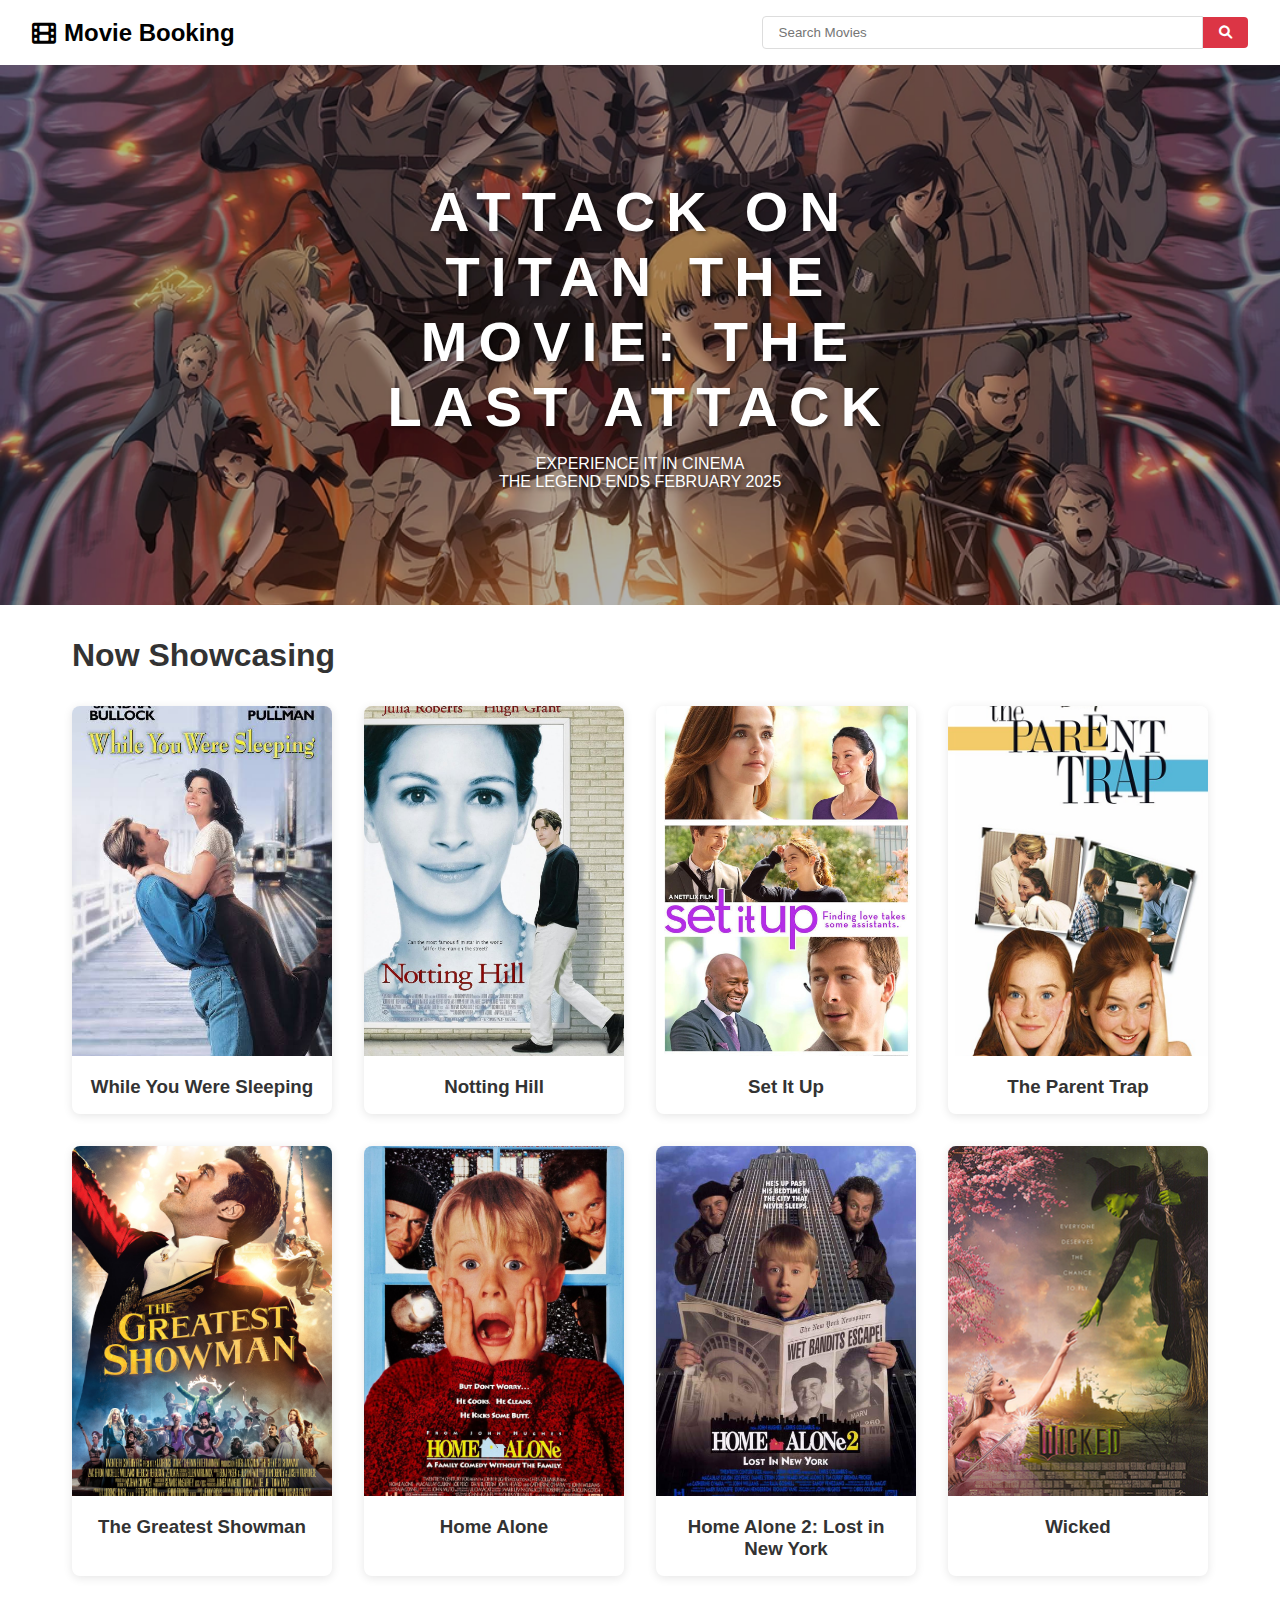
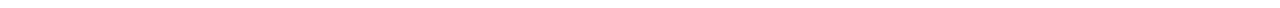
==== commit ae4017dd: "mostly done but still some adjustments" ====
--- a/HTML/main.html
+++ b/HTML/main.html
@@ -3,8 +3,8 @@
   <head>
     <meta charset="UTF-8" />
     <meta name="viewport" content="width=device-width, initial-scale=1.0" />
-    <title>BoxOffice - Movie Tickets</title>
     <link rel="stylesheet" href="/CSS/main.css" />
+    <title>Movie Booking</title>
     <link
       rel="stylesheet"
       href="https://cdnjs.cloudflare.com/ajax/libs/font-awesome/6.0.0/css/all.min.css"
@@ -19,15 +19,21 @@
       </div>
       <div class="search-bar">
         <input type="text" placeholder="Search Movies" id="searchInput" />
-        <button type="submit" id="searchButton" onclick="searchMovies()"><i class="fas fa-search"></i></button>
+        <button type="submit" id="searchButton" onclick="searchMovies()">
+          <i class="fas fa-search"></i>
+        </button>
       </div>
       <script>
         function searchMovies() {
-          const searchInput = document.getElementById('searchInput').value.toLowerCase();
+          const searchInput = document
+            .getElementById('searchInput')
+            .value.toLowerCase();
           const movieCards = document.querySelectorAll('.movie-card');
-          
-          movieCards.forEach(card => {
-            const title = card.querySelector('.movie-title h3').textContent.toLowerCase();
+
+          movieCards.forEach((card) => {
+            const title = card
+              .querySelector('.movie-title h3')
+              .textContent.toLowerCase();
             if (title.includes(searchInput)) {
               card.style.display = 'block';
             } else {
@@ -37,25 +43,23 @@
         }
 
         // Also search when Enter key is pressed
-        document.getElementById('searchInput').addEventListener('keypress', function(e) {
-          if (e.key === 'Enter') {
-            searchMovies();
-          }
-        });
+        document
+          .getElementById('searchInput')
+          .addEventListener('keypress', function (e) {
+            if (e.key === 'Enter') {
+              searchMovies();
+            }
+          });
       </script>
-      <div class="nav-buttons">
-        <button class="sign-up">Sign Up</button>
-        <button class="sign-in">Sign In</button>
-      </div>
     </nav>
 
     <!-- Hero Section -->
     <div class="hero-section">
-      <img src="/img/8.jpg" alt="Featured Movie" />
+      <img src="/img/9.jpg" alt="Featured Movie" />
       <div class="hero-title">
-        <h1>THE DARK KNIGHT RISES</h1>
-        <p>EXPERIENCE IT IN IMAX</p>
-        <p class="release-date">THE LEGEND ENDS JULY 20</p>
+        <h1>Attack on Titan The Movie: The Last Attack</h1>
+        <p>EXPERIENCE IT IN CINEMA</p>
+        <p class="release-date">THE LEGEND ENDS FEBRUARY 2025</p>
       </div>
     </div>
 
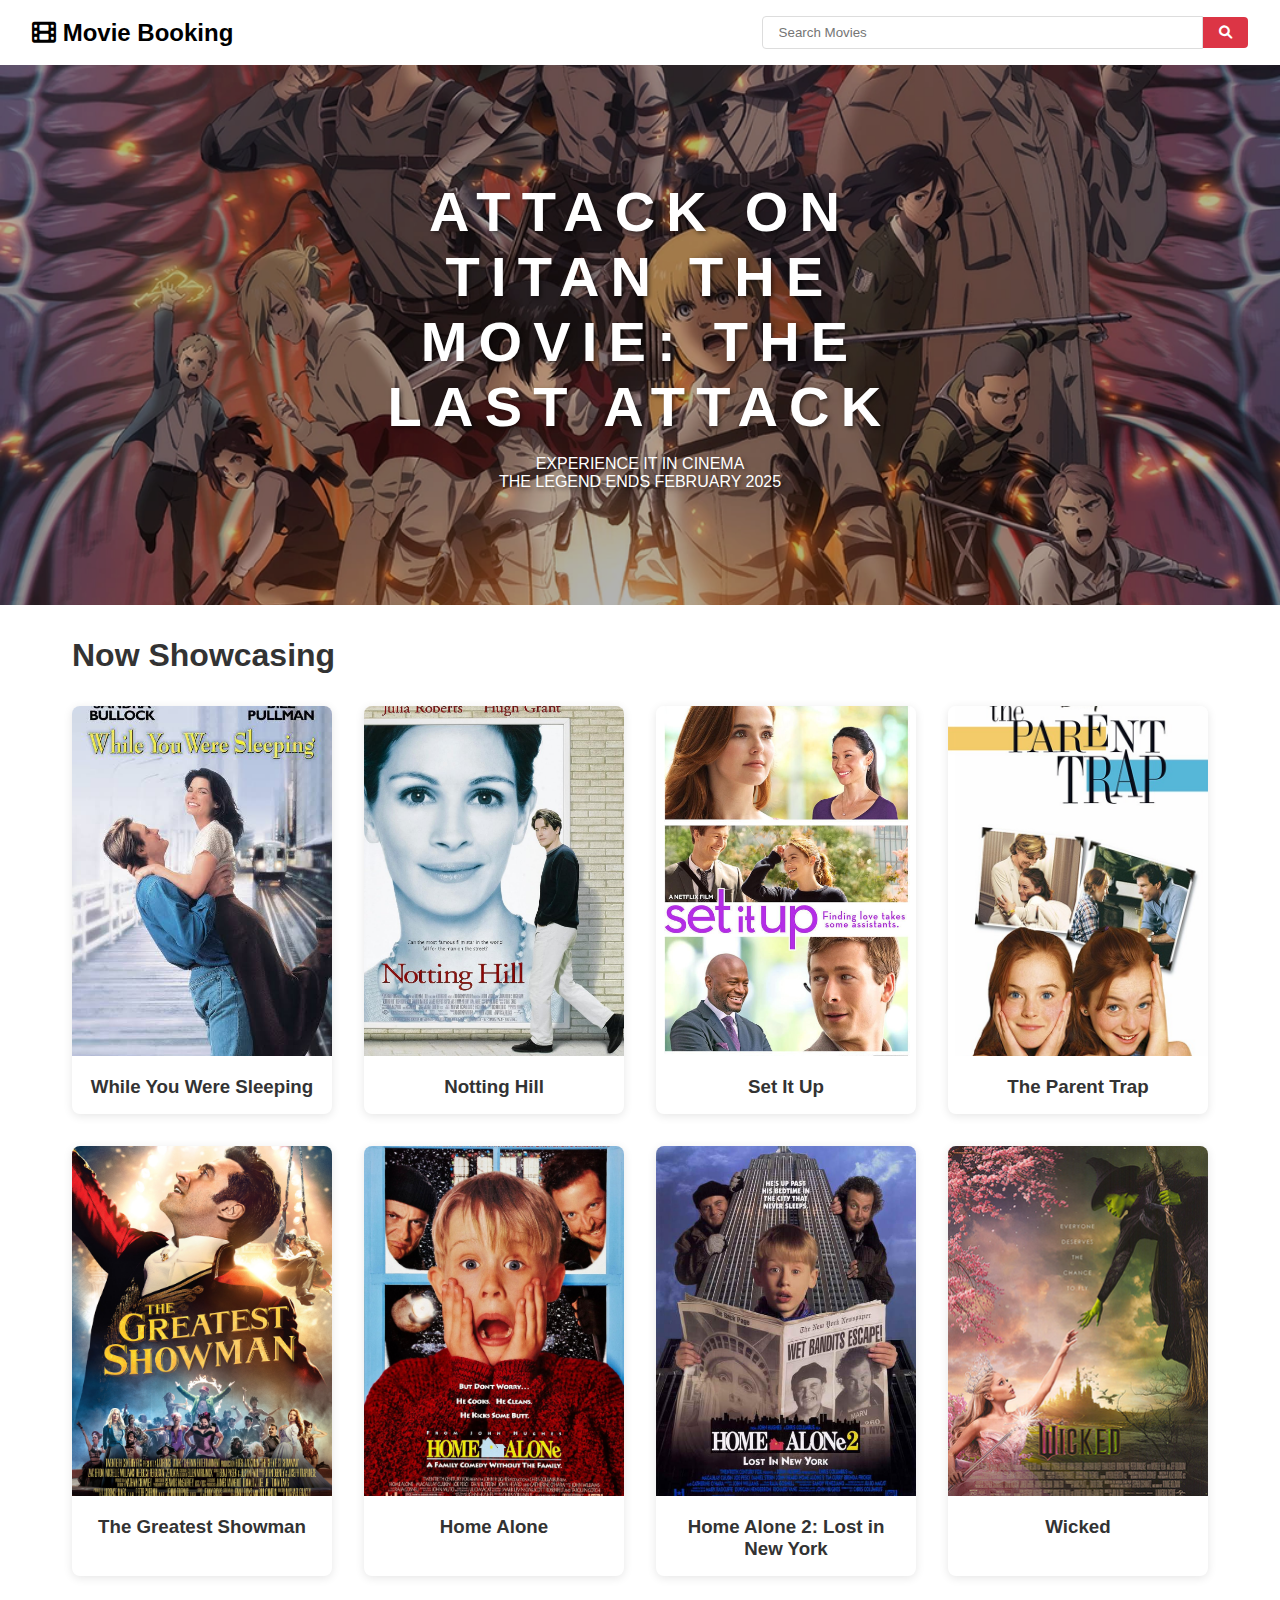
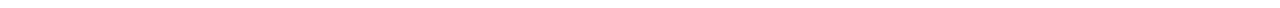
==== commit 17c03e60: "added functional logo and home" ====
--- a/HTML/main.html
+++ b/HTML/main.html
@@ -14,8 +14,10 @@
     <!-- Navigation Bar -->
     <nav class="navbar">
       <div class="logo">
-        <i class="fas fa-film"></i>
-        <span>Movie Booking</span>
+        <a href="/HTML/main.html" style="text-decoration: none; color: inherit">
+          <i class="fas fa-film"></i>
+          <span>Movie Booking</span>
+        </a>
       </div>
       <div class="search-bar">
         <input type="text" placeholder="Search Movies" id="searchInput" />
--- a/CSS/main.css
+++ b/CSS/main.css
@@ -71,6 +71,30 @@
 .sign-in {
   background-color: #6c757d;
   color: white;
+}
+
+.nav-links {
+  display: flex;
+  align-items: center;
+}
+
+.nav-link {
+  text-decoration: none;
+  color: #333;
+  padding: 8px 15px;
+  display: flex;
+  align-items: center;
+  gap: 5px;
+  transition: color 0.3s ease;
+}
+
+.nav-link:hover {
+  color: #dc3545;
+  text-decoration: none;
+}
+
+.nav-link i {
+  font-size: 1.2em;
 }
 
 /* Hero Section */
